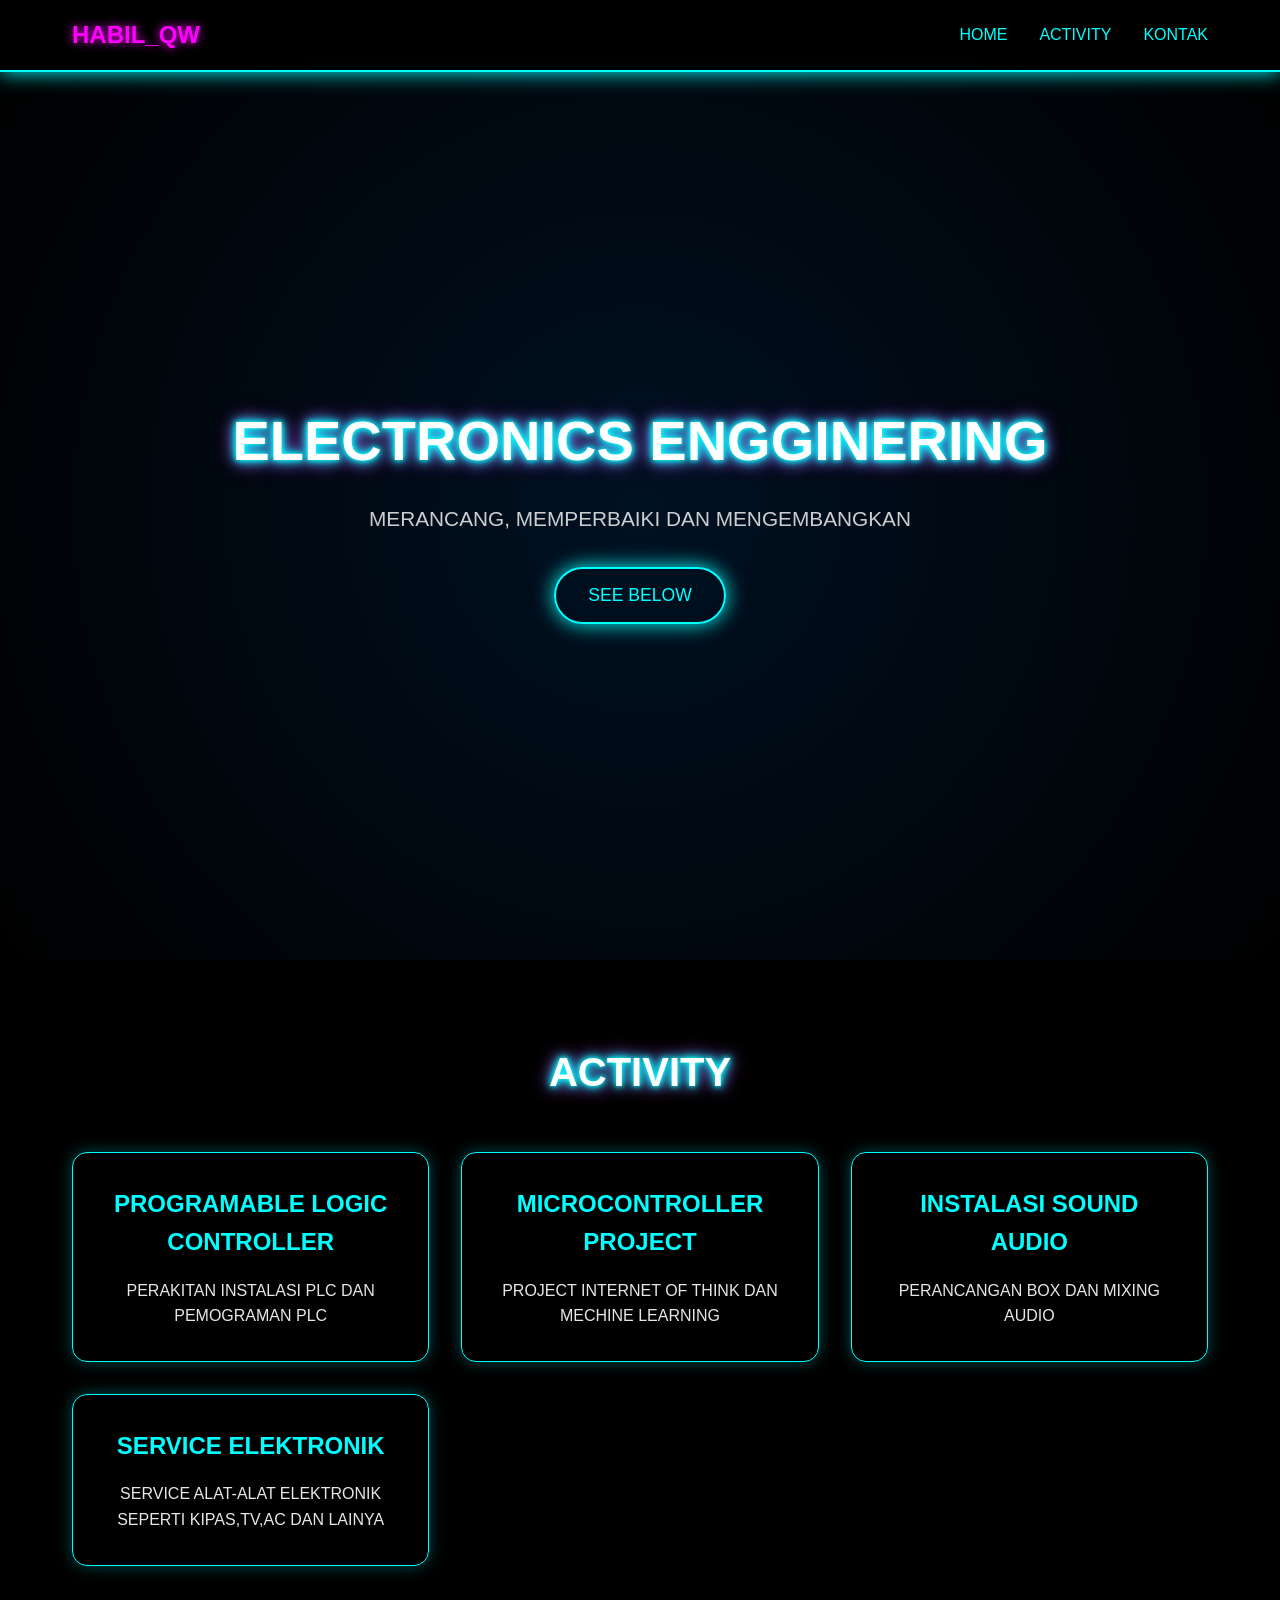
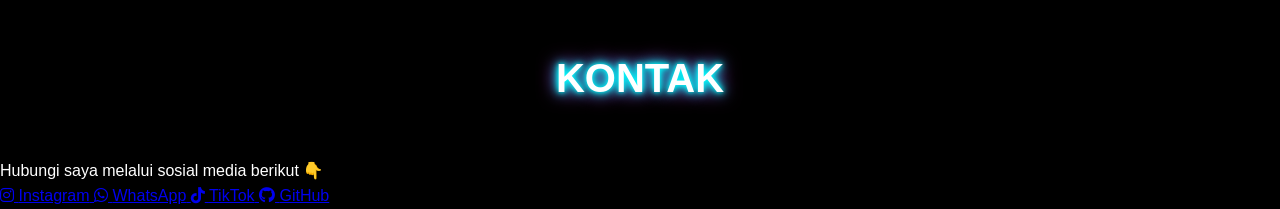
==== index.html @ 1498d7f9 "Update index.html" ====
<!DOCTYPE html>
<html lang="id">

<head>
    <meta charset="UTF-8">
    <meta name="viewport" content="width=device-width, initial-scale=1.0">
    <title>Portofolio - HABIL_QW</title>
    <link rel="stylesheet" href="https://cdnjs.cloudflare.com/ajax/libs/font-awesome/6.5.2/css/all.min.css" />

    <style>
        /* Reset dan Base Styles */
        * {
            margin: 0;
            padding: 0;
            box-sizing: border-box;
        }

        body {
            font-family: 'Arial', sans-serif;
            line-height: 1.6;
            color: #fff;
            background: #000;
            min-height: 100vh;
            overflow-x: hidden;
        }

        /* Neon Glow Base */
        .neon-text {
            text-shadow: 0 0 5px #00ffff, 0 0 10px #00ffff, 0 0 15px #00ffff, 0 0 20px #ff00ff;
            animation: neonPulse 2s ease-in-out infinite alternate;
        }

        @keyframes neonPulse {
            from {
                text-shadow: 0 0 5px #00ffff, 0 0 10px #00ffff, 0 0 15px #00ffff, 0 0 20px #ff00ff;
            }

            to {
                text-shadow: 0 0 10px #00ffff, 0 0 20px #00ffff, 0 0 30px #00ffff, 0 0 40px #ff00ff;
            }
        }

        /* Header dengan Neon - Diperbaiki (No Celah Kosong) */
        header {
            background: rgba(0, 0, 0, 0.8);
            border-bottom: 2px solid #00ffff;
            box-shadow: 0 0 20px #00ffff;
            padding: 1rem 0;
            position: fixed;
            width: 100%;
            top: 0;
            z-index: 1000;
            transition: box-shadow 0.3s ease;
        }

        nav {
            display: flex;
            justify-content: space-between;
            align-items: center;
            max-width: 1200px;
            margin: 0 auto;
            padding: 0;
            /* Hilangkan padding untuk no celah kosong */
        }

        .logo {
            font-size: 1.5rem;
            font-weight: bold;
            color: #ff00ff;
            text-shadow: 0 0 10px #ff00ff;
            padding-left: 2rem;
            /* Jarak minimal hanya di logo */
        }

        .nav-links {
            display: flex;
            list-style: none;
            gap: 2rem;
            padding-right: 2rem;
            /* Jarak di kanan untuk simetri */
        }

        .nav-links a {
            color: #00ffff;
            text-decoration: none;
            transition: color 0.3s ease, text-shadow 0.3s ease;
            position: relative;
        }

        .nav-links a::after {
            content: '';
            position: absolute;
            bottom: -5px;
            left: 0;
            width: 0;
            height: 2px;
            background: #ff00ff;
            transition: width 0.3s ease;
        }

        .nav-links a:hover::after {
            width: 100%;
        }

        .nav-links a:hover {
            color: #ff00ff;
            text-shadow: 0 0 10px #ff00ff;
        }

        /* Hamburger Menu untuk Mobile */
        .hamburger {
            display: none;
            flex-direction: column;
            cursor: pointer;
            padding-right: 2rem;
        }

        .hamburger span {
            width: 25px;
            height: 3px;
            background: #00ffff;
            margin: 3px 0;
            transition: 0.3s;
            box-shadow: 0 0 5px #00ffff;
        }

        .nav-links.mobile {
            position: absolute;
            top: 100%;
            left: 0;
            width: 100%;
            background: rgba(0, 0, 0, 0.9);
            flex-direction: column;
            padding: 1rem 0;
            gap: 1rem;
            text-align: center;
            border-top: 1px solid #00ffff;
            display: none;
            /* Default hidden */
        }

        .nav-links.mobile.active {
            display: flex;
            /* Tampilkan saat diklik */
        }

        /* Hero Section dengan Efek Petir */
        .hero {
            height: 100vh;
            display: flex;
            flex-direction: column;
            justify-content: center;
            align-items: center;
            text-align: center;
            color: #fff;
            padding: 0 2rem;
            margin-top: 60px;
            position: relative;
            background: radial-gradient(circle, #001122 0%, #000 100%);
            overflow: hidden;
        }

        .hero::before {
            background: none;
            animation: none;
            opacity: 0;
        }


        @keyframes lightning {

            0%,
            90%,
            100% {
                opacity: 0;
                transform: translateX(-100%);
            }

            10% {
                opacity: 1;
                transform: translateX(0);
            }
        }

        .hero h1 {
            font-size: 3.5rem;
            margin-bottom: 1rem;
        }

        .hero p {
            font-size: 1.3rem;
            margin-bottom: 2rem;
            opacity: 0.8;
        }

        .cta-button {
            background: transparent;
            color: #00ffff;
            padding: 1rem 2rem;
            border: 2px solid #00ffff;
            border-radius: 50px;
            font-size: 1.1rem;
            cursor: pointer;
            transition: all 0.3s ease;
            position: relative;
            overflow: hidden;
            box-shadow: 0 0 20px #00ffff;
            animation: electricPulse 1.5s ease-in-out infinite;
        }

        @keyframes electricPulse {

            0%,
            100% {
                box-shadow: 0 0 20px #00ffff;
            }

            50% {
                box-shadow: 0 0 30px #ff00ff, 0 0 40px #ff00ff;
            }
        }

        .cta-button:hover {
            background: #00ffff;
            color: #000;
            transform: scale(1.05);
            box-shadow: 0 0 30px #ff00ff;
        }

        .cta-button:active {
            animation: none;
            transform: scale(0.95);
        }

        /* Services Section */
        .services-section {
            padding: 5rem 2rem;
            max-width: 1200px;
            margin: 0 auto;
            background: rgba(0, 0, 0, 0.5);
        }

        .section-title {
            text-align: center;
            font-size: 2.5rem;
            margin-bottom: 3rem;
        }

        .cards-grid {
            display: grid;
            grid-template-columns: repeat(auto-fit, minmax(300px, 1fr));
            gap: 2rem;
        }

        .card {
            background: rgba(0, 0, 0, 0.7);
            border: 1px solid #00ffff;
            border-radius: 15px;
            padding: 2rem;
            text-align: center;
            color: #fff;
            transition: all 0.3s ease;
            cursor: pointer;
            position: relative;
            overflow: hidden;
            box-shadow: 0 0 15px rgba(0, 255, 255, 0.3);
        }

        .card::before {
            content: '';
            position: absolute;
            top: -50%;
            left: -50%;
            width: 200%;
            height: 200%;
            background: radial-gradient(circle, rgba(255, 0, 255, 0.1) 0%, transparent 70%);
            opacity: 0;
            transition: opacity 0.3s ease;
            animation: sparkRotate 2s linear infinite;
        }

        @keyframes sparkRotate {
            0% {
                transform: rotate(0deg);
            }

            100% {
                transform: rotate(360deg);
            }
        }

        .card:hover::before {
            opacity: 1;
        }

        .card:hover {
            transform: translateY(-10px) scale(1.02);
            box-shadow: 0 0 30px #ff00ff, inset 0 0 20px rgba(0, 255, 255, 0.2);
            border-color: #ff00ff;
        }

        .card.vibrate {
            animation: vibrate 0.3s ease-in-out;
        }

        @keyframes vibrate {

            0%,
            100% {
                transform: translateX(0);
            }

            25% {
                transform: translateX(-2px);
            }

            75% {
                transform: translateX(2px);
            }
        }

        .card h3 {
            font-size: 1.5rem;
            margin-bottom: 1rem;
            color: #00ffff;
        }

        .card p {
            opacity: 0.9;
        }

        /* Simple Slider for Products (Galeri) */
        .products-section {
            padding: 5rem 2rem;
            background: rgba(0, 0, 0, 0.5);
        }

        .slider {
            max-width: 800px;
            margin: 0 auto;
            overflow: hidden;
            border: 2px solid #ff00ff;
            border-radius: 10px;
            box-shadow: 0 0 20px #ff00ff;
        }

        .slides {
            display: flex;
            transition: transform 0.5s ease;
        }

        .slide {
            min-width: 100%;
            text-align: center;
            padding: 2rem;
            background: #001122;
        }

        .slide img {
            width: 100%;
            max-height: 300px;
            object-fit: cover;
            border-radius: 10px;
            box-shadow: 0 0 15px #00ffff;
        }

        .slider-nav {
            display: flex;
            justify-content: center;
            gap: 1rem;
            margin-top: 1rem;
        }

        .slider-btn {
            background: #00ffff;
            color: #000;
            border: none;
            padding: 0.5rem 1rem;
            border-radius: 20px;
            cursor: pointer;
            transition: box-shadow 0.3s ease;
        }

        .slider-btn:hover {
            box-shadow: 0 0 15px #00ffff;
        }

        /* Footer */
        footer {
            background: rgba(0, 0, 0, 0.8);
            color: #00ffff;
            text-align: center;
            padding: 2rem;
            border-top: 2px solid #ff00ff;
            box-shadow: 0 -5px 15px #ff00ff;
        }

        /* Sparks Effect (CSS Particles) */
        .sparks {
            position: fixed;
            width: 4px;
            height: 4px;
            background: #ff00ff;
            border-radius: 50%;
            pointer-events: none;
            animation: sparkFly 0.6s ease-out forwards;
            z-index: 9999;
        }

        @keyframes sparkFly {
            0% {
                opacity: 1;
                transform: scale(1) translateY(0);
            }

            100% {
                opacity: 0;
                transform: scale(0) translateY(-50px);
            }
        }

        /* Responsive */
        @media (max-width: 768px) {
            .nav-links {
                display: none;
            }

            /* Sembunyikan default di mobile */
            .hamburger {
                display: flex;
            }

            .nav-links.mobile.active {
                display: flex;
            }

            .logo {
                padding-left: 1rem;
            }

            /* Kurangi di mobile */
            .hero h1 {
                font-size: 2.5rem;
            }

            .hero p {
                font-size: 1rem;
            }

            .cards-grid {
                grid-template-columns: 1fr;
            }

            .section-title {
                font-size: 2rem;
            }

            .slider-nav {
                flex-direction: column;
            }

            .hero {
                padding: 0 1rem;
                margin-top: 70px;
            }

            .services-section {
                padding: 3rem 1rem;
            }

            .contact-section {
                padding: 4rem 2rem;
                text-align: center;
            }

            .contact-desc {
                margin-bottom: 2rem;
                color: #ccc;
                font-size: 1rem;
            }

            .footer-sosmed {
                display: flex;
                justify-content: center;
                align-items: center;
                gap: 40px;
                flex-wrap: wrap;
            }

            .footer-sosmed a {
                display: flex;
                flex-direction: column;
                align-items: center;
                text-decoration: none;
                color: white;
                font-size: 14px;
                transition: transform 0.3s ease;
            }

            .footer-sosmed a i {
                font-size: 36px;
                margin-bottom: 5px;
            }

            .footer-sosmed a:hover {
                transform: scale(1.2);
            }

            /* Warna ikon */
            .footer-sosmed a:nth-child(1) i {
                color: #e1306c;
            }

            /* Instagram */
            .footer-sosmed a:nth-child(2) i {
                color: #25d366;
            }

            /* WhatsApp */
            .footer-sosmed a:nth-child(3) i {
                color: #ffffff;
                text-shadow: 0 0 10px white, 0 0 20px white;
            }

            /* TikTok putih + glow */
            .footer-sosmed a:nth-child(4) i {
                color: #ffffff;
            }

            /* GitHub */


        }
    </style>
</head>

<body>
    <!-- Header -->
    <header>
        <nav>
            <div class="logo">HABIL_QW</div>
            <ul class="nav-links" id="navLinks">
                <li><a href="#home">HOME</a></li>
                <li><a href="#services">ACTIVITY</a></li>
                <li><a href="#contact">KONTAK</a></li>
            </ul>
            <div class="hamburger" onclick="toggleMenu()">
                <span></span>
                <span></span>
                <span></span>
            </div>
        </nav>
    </header>

    <!-- Hero Section -->
    <section class="hero" id="home">
        <h1 class="neon-text">ELECTRONICS ENGGINERING</h1>
        <p>MERANCANG, MEMPERBAIKI DAN MENGEMBANGKAN</p>
        <button class="cta-button" onclick="playElectricSound(); createSparks(event)">SEE BELOW</button>
    </section>

    <!-- Services Section -->
    <section class="services-section" id="services">
        <h2 class="section-title neon-text">ACTIVITY</h2>
        <div class="cards-grid">
            <div class="card" onclick="createSparks(event); vibrateCard(this)">
                <h3>PROGRAMABLE LOGIC CONTROLLER</h3>
                <p>PERAKITAN INSTALASI PLC DAN PEMOGRAMAN PLC</p>
            </div>
            <div class="card" onclick="createSparks(event); vibrateCard(this)">
                <h3>MICROCONTROLLER PROJECT</h3>
                <p>PROJECT INTERNET OF THINK DAN MECHINE LEARNING</p>
            </div>
            <div class="card" onclick="createSparks(event); vibrateCard(this)">
                <h3>INSTALASI SOUND AUDIO</h3>
                <p>PERANCANGAN BOX DAN MIXING AUDIO</p>
            </div>
            <div class="card" onclick="createSparks(event); vibrateCard(this)">
                <h3>SERVICE ELEKTRONIK</h3>
                <p>SERVICE ALAT-ALAT ELEKTRONIK SEPERTI KIPAS,TV,AC DAN LAINYA</p>
            </div>
        </div>
    </section>

    <!-- Kontak Section -->
    <section id="contact" class="contact-section">
        <h2 class="section-title neon-text">KONTAK</h2>
        <p class="contact-desc">Hubungi saya melalui sosial media berikut 👇</p>

        <div class="footer-sosmed">
            <a href="https://www.instagram.com/habilqw_?igsh=bGhqdGN0M3hudjJk" target="_blank">
                <i class="fab fa-instagram"></i>
                <span>Instagram</span>
            </a>
            <a href="https://wa.me/6283193992481" target="_blank">
                <i class="fab fa-whatsapp"></i>
                <span>WhatsApp</span>
            </a>
            <a href="https://www.tiktok.com/@habilwahyudi?_t=ZS-90TkoJtU79d&_r=1" target="_blank">
                <i class="fab fa-tiktok"></i>
                <span>TikTok</span>
            </a>
            <a href="https://github.com/habilwahyudi56-hash" target="_blank">
                <i class="fab fa-github"></i>
                <span>GitHub</span>
            </a>
        </div>
    </section>


</body>
<script>
    // Fungsi untuk toggle hamburger menu
    function toggleMenu() {
        const navLinks = document.getElementById('navLinks');
        navLinks.classList.toggle('mobile');
        navLinks.classList.toggle('active');
    }

    // Efek Spark saat klik tombol CTA atau Card
    function createSparks(e) {
        for (let i = 0; i < 15; i++) {
            const spark = document.createElement('div');
            spark.classList.add('sparks');
            document.body.appendChild(spark);

            const x = e.clientX;
            const y = e.clientY;

            spark.style.left = `${x}px`;
            spark.style.top = `${y}px`;

            const angle = Math.random() * 2 * Math.PI;
            const distance = Math.random() * 80 + 20;
            const tx = Math.cos(angle) * distance;
            const ty = Math.sin(angle) * distance;

            spark.animate(
                [
                    { transform: `translate(0, 0)`, opacity: 1 },
                    { transform: `translate(${tx}px, ${ty}px)`, opacity: 0 }
                ],
                { duration: 600, easing: 'ease-out' }
            );

            setTimeout(() => spark.remove(), 600);
        }
    }

    // Efek Vibrate Card saat diklik
    function vibrateCard(card) {
        card.classList.add('vibrate');
        setTimeout(() => card.classList.remove('vibrate'), 300);
    }

    // Efek suara listrik saat tombol CTA ditekan (opsional)
    function playElectricSound() {
        const audio = new Audio('https://www.soundjay.com/electric/electric-zap-1.mp3');
        audio.volume = 0.10;
        audio.play();
    }

    // Slider Produk
    let currentSlide = 0;
    const slides = document.getElementById('slides');
    const totalSlides = slides.children.length;

    function showSlide(index) {
        if (index < 0) index = totalSlides - 1;
        if (index >= totalSlides) index = 0;
        slides.style.transform = `translateX(-${index * 100}%)`;
        currentSlide = index;
    }

    function nextSlide() {
        showSlide(currentSlide + 1);
    }

    function prevSlide() {
        showSlide(currentSlide - 1);
    }

    setInterval(nextSlide, 4000); // Ganti slide otomatis setiap 4 detik
</script>
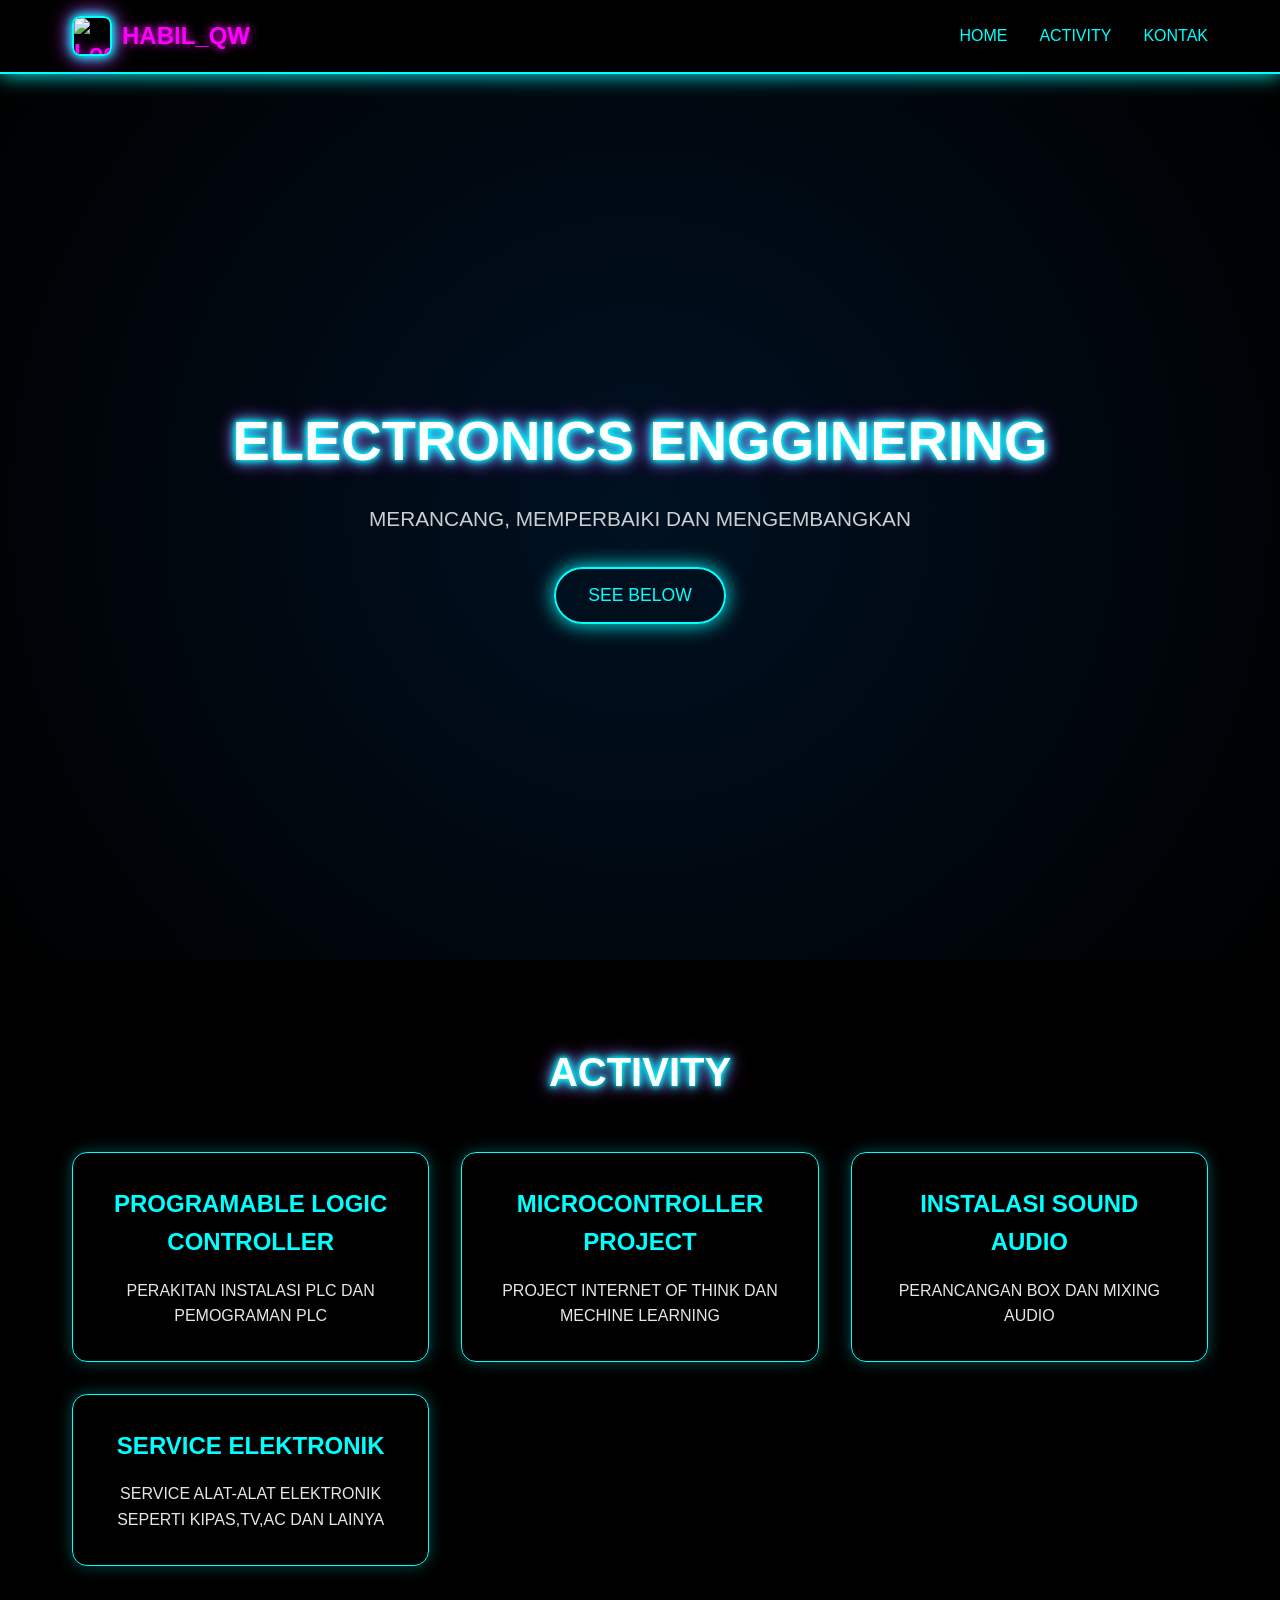
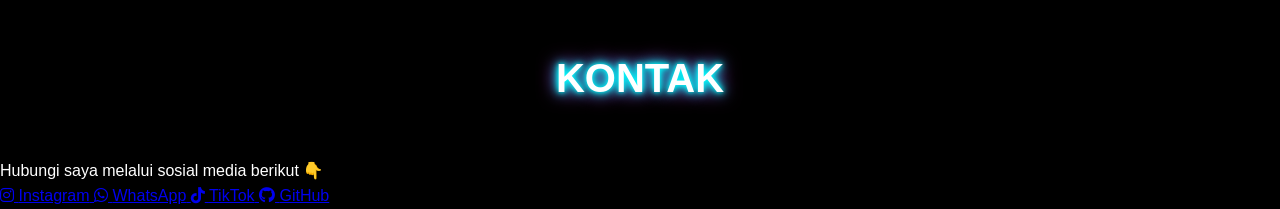
==== commit abfb8ba7: "Update index.html" ====
--- a/index.html
+++ b/index.html
@@ -71,6 +71,38 @@
             padding-left: 2rem;
             /* Jarak minimal hanya di logo */
         }
+
+        .logo {
+    display: flex;
+    align-items: center;
+    gap: 10px;
+    font-size: 1.5rem;
+    font-weight: bold;
+    color: #ff00ff;
+    text-shadow: 0 0 10px #ff00ff;
+    padding-left: 2rem;
+}
+
+.logo-img-neon {
+    width: 40px;
+    height: 40px;
+    border-radius: 8px;
+    border: 2px solid #00ffff;
+    box-shadow:
+        0 0 8px #00ffff,
+        0 0 16px #00ffff,
+        0 0 24px #ff00ff;
+    transition: all 0.3s ease;
+}
+
+.logo-img-neon:hover {
+    transform: scale(1.15);
+    box-shadow:
+        0 0 12px #00ffff,
+        0 0 24px #00ffff,
+        0 0 36px #ff00ff,
+        0 0 48px #ff00ff;
+}
 
         .nav-links {
             display: flex;
@@ -478,30 +510,54 @@
                 color: #ccc;
                 font-size: 1rem;
             }
-
-            .footer-sosmed {
-                display: flex;
-                justify-content: center;
-                align-items: center;
-                gap: 40px;
-                flex-wrap: wrap;
-            }
-
-            .footer-sosmed a {
-                display: flex;
-                flex-direction: column;
-                align-items: center;
-                text-decoration: none;
-                color: white;
-                font-size: 14px;
-                transition: transform 0.3s ease;
-            }
-
-            .footer-sosmed a i {
-                font-size: 36px;
-                margin-bottom: 5px;
-            }
-
+            
+.footer-sosmed {
+  display: flex;
+  justify-content: center;
+  align-items: center;
+  flex-wrap: nowrap;         /* Ubah dari wrap ke nowrap di desktop */
+  gap: 40px;                 /* Lebarkan jarak antar ikon */
+  margin-top: 20px;
+  padding-bottom: 40px;
+}
+
+@media (max-width: 768px) {
+  .footer-sosmed {
+    flex-wrap: wrap;         /* Baru di layar kecil (HP) baru turun baris */
+    gap: 25px;
+  }
+}
+            
+.footer-sosmed a {
+  color: #00ffff;
+  text-decoration: none;
+  display: flex;
+  align-items: center;
+  gap: 6px;
+  transition: 0.3s;
+  font-size: 20px;
+}
+
+.footer-sosmed a:hover {
+  color: #ff00ff;
+  transform: scale(1.1);
+}
+
+/* Icon biar ukurannya konsisten */
+.footer-sosmed a i {
+  font-size: 28px;
+  min-width: 28px;
+  text-align: center;
+}
+            
+/* Teks ajakan di atas sosmed */
+.sosmed-title {
+  text-align: center;
+  font-size: 18px;
+  color: #fff;
+  margin-top: 30px;
+}
+            
             .footer-sosmed a:hover {
                 transform: scale(1.2);
             }
@@ -538,7 +594,10 @@
     <!-- Header -->
     <header>
         <nav>
-            <div class="logo">HABIL_QW</div>
+            <div class="logo">
+    <img src="https://via.placeholder.com/40/00ffff/000000?text=HW" alt="Logo" class="logo-img-neon">
+    <span>HABIL_QW</span>
+</div>
             <ul class="nav-links" id="navLinks">
                 <li><a href="#home">HOME</a></li>
                 <li><a href="#services">ACTIVITY</a></li>
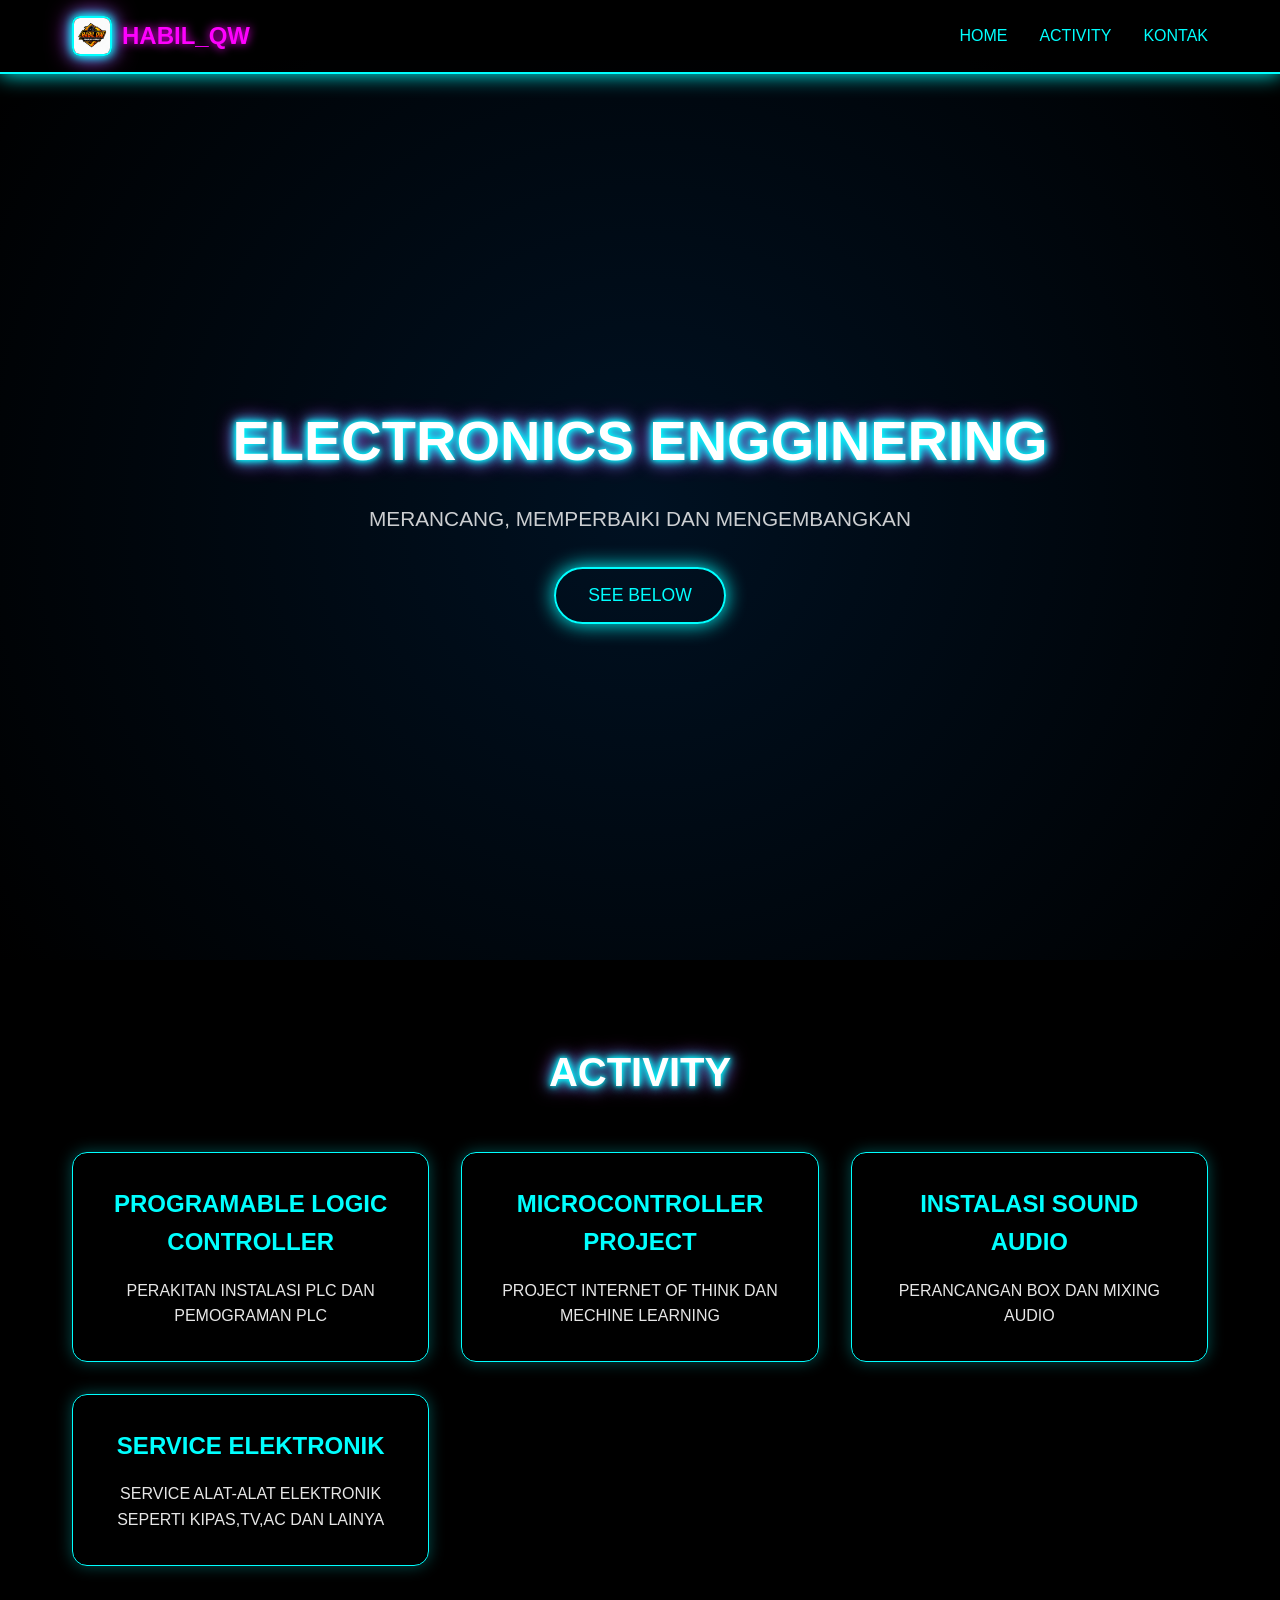
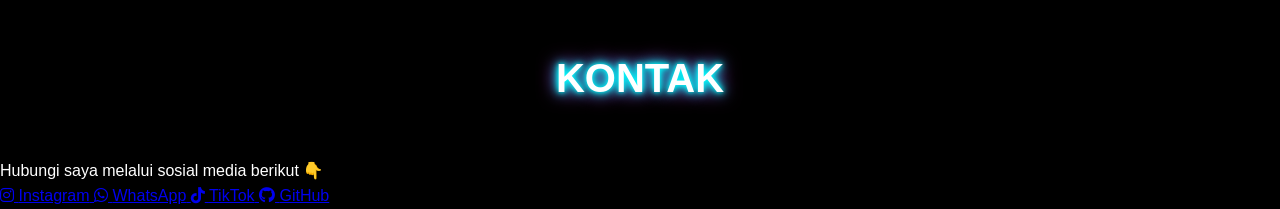
==== commit 34941427: "Update index.html" ====
--- a/index.html
+++ b/index.html
@@ -595,7 +595,7 @@
     <header>
         <nav>
             <div class="logo">
-    <img src="https://via.placeholder.com/40/00ffff/000000?text=HW" alt="Logo" class="logo-img-neon">
+    <img src="HOREG LOGO.png" alt="Logo" class="logo-img-neon">
     <span>HABIL_QW</span>
 </div>
             <ul class="nav-links" id="navLinks">
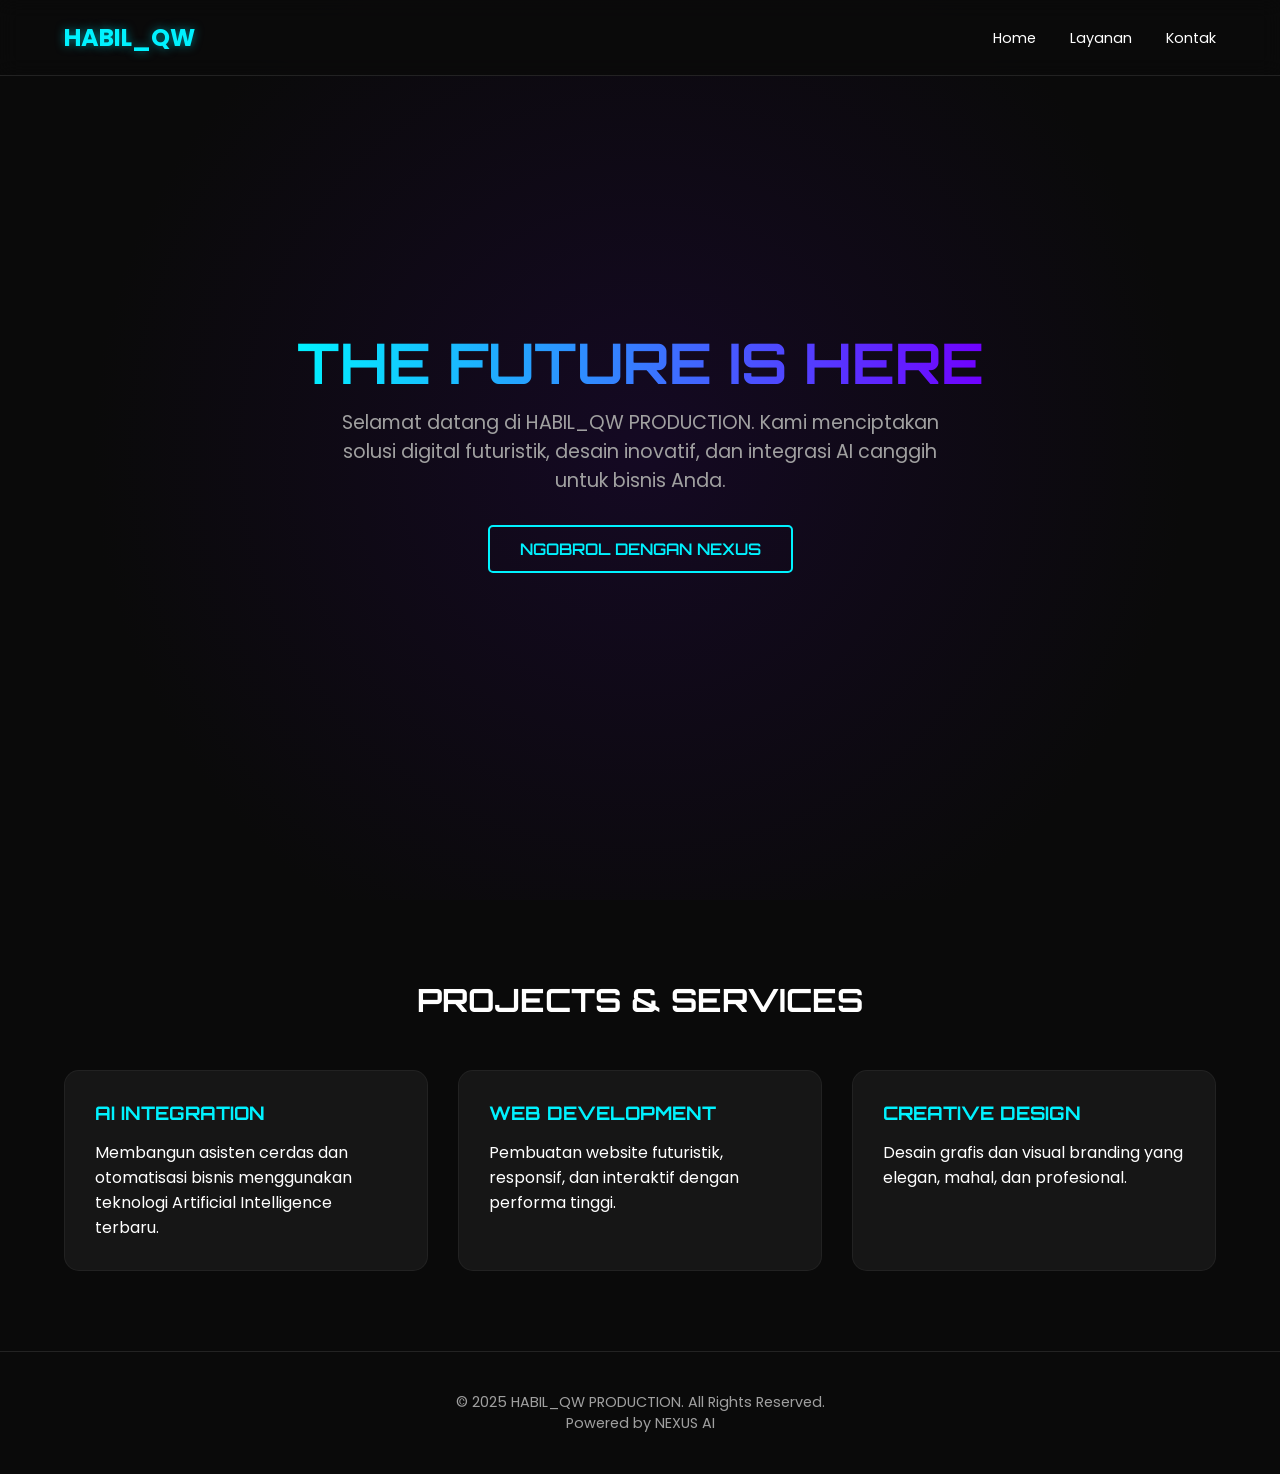
==== commit 3c36d277: "Update index.html" ====
--- a/index.html
+++ b/index.html
@@ -1,182 +1,77 @@
 <!DOCTYPE html>
 <html lang="id">
-
 <head>
     <meta charset="UTF-8">
     <meta name="viewport" content="width=device-width, initial-scale=1.0">
-    <title>Portofolio - HABIL_QW</title>
-    <link rel="stylesheet" href="https://cdnjs.cloudflare.com/ajax/libs/font-awesome/6.5.2/css/all.min.css" />
-
+    <title>HABIL_QW PRODUCTION | Future Digital Agency</title>
+    
+    <link href="https://fonts.googleapis.com/css2?family=Orbitron:wght@400;700&family=Poppins:wght@300;400;600&display=swap" rel="stylesheet">
+    
     <style>
-        /* Reset dan Base Styles */
+        /* --- CSS VARIABLE & RESET --- */
+        :root {
+            --bg-color: #0a0a0a;
+            --card-bg: #161616;
+            --primary: #00f2ff; /* Warna Neon Cyan */
+            --secondary: #7000ff; /* Warna Neon Ungu */
+            --text: #ffffff;
+            --text-muted: #a0a0a0;
+        }
+
         * {
             margin: 0;
             padding: 0;
             box-sizing: border-box;
+            scroll-behavior: smooth;
         }
 
         body {
-            font-family: 'Arial', sans-serif;
-            line-height: 1.6;
-            color: #fff;
-            background: #000;
-            min-height: 100vh;
+            font-family: 'Poppins', sans-serif;
+            background-color: var(--bg-color);
+            color: var(--text);
             overflow-x: hidden;
         }
 
-        /* Neon Glow Base */
-        .neon-text {
-            text-shadow: 0 0 5px #00ffff, 0 0 10px #00ffff, 0 0 15px #00ffff, 0 0 20px #ff00ff;
-            animation: neonPulse 2s ease-in-out infinite alternate;
-        }
-
-        @keyframes neonPulse {
-            from {
-                text-shadow: 0 0 5px #00ffff, 0 0 10px #00ffff, 0 0 15px #00ffff, 0 0 20px #ff00ff;
-            }
-
-            to {
-                text-shadow: 0 0 10px #00ffff, 0 0 20px #00ffff, 0 0 30px #00ffff, 0 0 40px #ff00ff;
-            }
-        }
-
-        /* Header dengan Neon - Diperbaiki (No Celah Kosong) */
-        header {
-            background: rgba(0, 0, 0, 0.8);
-            border-bottom: 2px solid #00ffff;
-            box-shadow: 0 0 20px #00ffff;
-            padding: 1rem 0;
-            position: fixed;
-            width: 100%;
-            top: 0;
-            z-index: 1000;
-            transition: box-shadow 0.3s ease;
-        }
-
+        h1, h2, h3 {
+            font-family: 'Orbitron', sans-serif;
+            text-transform: uppercase;
+        }
+
+        /* --- NAVIGATION --- */
         nav {
             display: flex;
             justify-content: space-between;
             align-items: center;
-            max-width: 1200px;
-            margin: 0 auto;
-            padding: 0;
-            /* Hilangkan padding untuk no celah kosong */
+            padding: 20px 5%;
+            position: fixed;
+            width: 100%;
+            top: 0;
+            background: rgba(10, 10, 10, 0.9);
+            backdrop-filter: blur(10px);
+            z-index: 1000;
+            border-bottom: 1px solid rgba(255, 255, 255, 0.1);
         }
 
         .logo {
             font-size: 1.5rem;
-            font-weight: bold;
-            color: #ff00ff;
-            text-shadow: 0 0 10px #ff00ff;
-            padding-left: 2rem;
-            /* Jarak minimal hanya di logo */
-        }
-
-        .logo {
-    display: flex;
-    align-items: center;
-    gap: 10px;
-    font-size: 1.5rem;
-    font-weight: bold;
-    color: #ff00ff;
-    text-shadow: 0 0 10px #ff00ff;
-    padding-left: 2rem;
-}
-
-.logo-img-neon {
-    width: 40px;
-    height: 40px;
-    border-radius: 8px;
-    border: 2px solid #00ffff;
-    box-shadow:
-        0 0 8px #00ffff,
-        0 0 16px #00ffff,
-        0 0 24px #ff00ff;
-    transition: all 0.3s ease;
-}
-
-.logo-img-neon:hover {
-    transform: scale(1.15);
-    box-shadow:
-        0 0 12px #00ffff,
-        0 0 24px #00ffff,
-        0 0 36px #ff00ff,
-        0 0 48px #ff00ff;
-}
-
-        .nav-links {
-            display: flex;
-            list-style: none;
-            gap: 2rem;
-            padding-right: 2rem;
-            /* Jarak di kanan untuk simetri */
+            font-weight: 700;
+            color: var(--primary);
+            text-shadow: 0 0 10px rgba(0, 242, 255, 0.5);
         }
 
         .nav-links a {
-            color: #00ffff;
+            color: var(--text);
             text-decoration: none;
-            transition: color 0.3s ease, text-shadow 0.3s ease;
-            position: relative;
-        }
-
-        .nav-links a::after {
-            content: '';
-            position: absolute;
-            bottom: -5px;
-            left: 0;
-            width: 0;
-            height: 2px;
-            background: #ff00ff;
-            transition: width 0.3s ease;
-        }
-
-        .nav-links a:hover::after {
-            width: 100%;
+            margin-left: 30px;
+            font-size: 0.9rem;
+            transition: 0.3s;
         }
 
         .nav-links a:hover {
-            color: #ff00ff;
-            text-shadow: 0 0 10px #ff00ff;
-        }
-
-        /* Hamburger Menu untuk Mobile */
-        .hamburger {
-            display: none;
-            flex-direction: column;
-            cursor: pointer;
-            padding-right: 2rem;
-        }
-
-        .hamburger span {
-            width: 25px;
-            height: 3px;
-            background: #00ffff;
-            margin: 3px 0;
-            transition: 0.3s;
-            box-shadow: 0 0 5px #00ffff;
-        }
-
-        .nav-links.mobile {
-            position: absolute;
-            top: 100%;
-            left: 0;
-            width: 100%;
-            background: rgba(0, 0, 0, 0.9);
-            flex-direction: column;
-            padding: 1rem 0;
-            gap: 1rem;
-            text-align: center;
-            border-top: 1px solid #00ffff;
-            display: none;
-            /* Default hidden */
-        }
-
-        .nav-links.mobile.active {
-            display: flex;
-            /* Tampilkan saat diklik */
-        }
-
-        /* Hero Section dengan Efek Petir */
+            color: var(--primary);
+        }
+
+        /* --- HERO SECTION --- */
         .hero {
             height: 100vh;
             display: flex;
@@ -184,560 +79,163 @@
             justify-content: center;
             align-items: center;
             text-align: center;
-            color: #fff;
-            padding: 0 2rem;
-            margin-top: 60px;
-            position: relative;
-            background: radial-gradient(circle, #001122 0%, #000 100%);
-            overflow: hidden;
-        }
-
-        .hero::before {
-            background: none;
-            animation: none;
-            opacity: 0;
-        }
-
-
-        @keyframes lightning {
-
-            0%,
-            90%,
-            100% {
-                opacity: 0;
-                transform: translateX(-100%);
-            }
-
-            10% {
-                opacity: 1;
-                transform: translateX(0);
-            }
+            padding: 0 20px;
+            background: radial-gradient(circle at center, rgba(112, 0, 255, 0.1) 0%, rgba(10, 10, 10, 1) 70%);
         }
 
         .hero h1 {
             font-size: 3.5rem;
-            margin-bottom: 1rem;
+            margin-bottom: 10px;
+            background: linear-gradient(90deg, var(--primary), var(--secondary));
+            -webkit-background-clip: text;
+            -webkit-text-fill-color: transparent;
+            animation: glow 2s infinite alternate;
         }
 
         .hero p {
-            font-size: 1.3rem;
-            margin-bottom: 2rem;
-            opacity: 0.8;
-        }
-
-        .cta-button {
+            font-size: 1.2rem;
+            color: var(--text-muted);
+            margin-bottom: 30px;
+            max-width: 600px;
+        }
+
+        .btn {
+            padding: 12px 30px;
             background: transparent;
-            color: #00ffff;
-            padding: 1rem 2rem;
-            border: 2px solid #00ffff;
-            border-radius: 50px;
-            font-size: 1.1rem;
+            border: 2px solid var(--primary);
+            color: var(--primary);
+            font-weight: 600;
+            text-decoration: none;
+            border-radius: 5px;
+            transition: 0.3s;
             cursor: pointer;
-            transition: all 0.3s ease;
-            position: relative;
-            overflow: hidden;
-            box-shadow: 0 0 20px #00ffff;
-            animation: electricPulse 1.5s ease-in-out infinite;
-        }
-
-        @keyframes electricPulse {
-
-            0%,
-            100% {
-                box-shadow: 0 0 20px #00ffff;
-            }
-
-            50% {
-                box-shadow: 0 0 30px #ff00ff, 0 0 40px #ff00ff;
-            }
-        }
-
-        .cta-button:hover {
-            background: #00ffff;
+            font-family: 'Orbitron', sans-serif;
+        }
+
+        .btn:hover {
+            background: var(--primary);
             color: #000;
-            transform: scale(1.05);
-            box-shadow: 0 0 30px #ff00ff;
-        }
-
-        .cta-button:active {
-            animation: none;
-            transform: scale(0.95);
-        }
-
-        /* Services Section */
-        .services-section {
-            padding: 5rem 2rem;
-            max-width: 1200px;
-            margin: 0 auto;
-            background: rgba(0, 0, 0, 0.5);
+            box-shadow: 0 0 20px rgba(0, 242, 255, 0.6);
+        }
+
+        /* --- SERVICES / PROJECTS --- */
+        .section {
+            padding: 80px 5%;
         }
 
         .section-title {
             text-align: center;
-            font-size: 2.5rem;
-            margin-bottom: 3rem;
-        }
-
-        .cards-grid {
+            font-size: 2rem;
+            margin-bottom: 50px;
+        }
+
+        .grid {
             display: grid;
             grid-template-columns: repeat(auto-fit, minmax(300px, 1fr));
-            gap: 2rem;
+            gap: 30px;
         }
 
         .card {
-            background: rgba(0, 0, 0, 0.7);
-            border: 1px solid #00ffff;
+            background: var(--card-bg);
+            padding: 30px;
             border-radius: 15px;
-            padding: 2rem;
+            border: 1px solid rgba(255, 255, 255, 0.05);
+            transition: 0.3s;
+        }
+
+        .card:hover {
+            transform: translateY(-10px);
+            border-color: var(--primary);
+            box-shadow: 0 10px 30px rgba(0, 0, 0, 0.5);
+        }
+
+        .card h3 {
+            margin-bottom: 15px;
+            color: var(--primary);
+        }
+
+        /* --- FOOTER --- */
+        footer {
             text-align: center;
-            color: #fff;
-            transition: all 0.3s ease;
-            cursor: pointer;
-            position: relative;
-            overflow: hidden;
-            box-shadow: 0 0 15px rgba(0, 255, 255, 0.3);
-        }
-
-        .card::before {
-            content: '';
-            position: absolute;
-            top: -50%;
-            left: -50%;
-            width: 200%;
-            height: 200%;
-            background: radial-gradient(circle, rgba(255, 0, 255, 0.1) 0%, transparent 70%);
-            opacity: 0;
-            transition: opacity 0.3s ease;
-            animation: sparkRotate 2s linear infinite;
-        }
-
-        @keyframes sparkRotate {
-            0% {
-                transform: rotate(0deg);
-            }
-
-            100% {
-                transform: rotate(360deg);
-            }
-        }
-
-        .card:hover::before {
-            opacity: 1;
-        }
-
-        .card:hover {
-            transform: translateY(-10px) scale(1.02);
-            box-shadow: 0 0 30px #ff00ff, inset 0 0 20px rgba(0, 255, 255, 0.2);
-            border-color: #ff00ff;
-        }
-
-        .card.vibrate {
-            animation: vibrate 0.3s ease-in-out;
-        }
-
-        @keyframes vibrate {
-
-            0%,
-            100% {
-                transform: translateX(0);
-            }
-
-            25% {
-                transform: translateX(-2px);
-            }
-
-            75% {
-                transform: translateX(2px);
-            }
-        }
-
-        .card h3 {
-            font-size: 1.5rem;
-            margin-bottom: 1rem;
-            color: #00ffff;
-        }
-
-        .card p {
-            opacity: 0.9;
-        }
-
-        /* Simple Slider for Products (Galeri) */
-        .products-section {
-            padding: 5rem 2rem;
-            background: rgba(0, 0, 0, 0.5);
-        }
-
-        .slider {
-            max-width: 800px;
-            margin: 0 auto;
-            overflow: hidden;
-            border: 2px solid #ff00ff;
-            border-radius: 10px;
-            box-shadow: 0 0 20px #ff00ff;
-        }
-
-        .slides {
-            display: flex;
-            transition: transform 0.5s ease;
-        }
-
-        .slide {
-            min-width: 100%;
-            text-align: center;
-            padding: 2rem;
-            background: #001122;
-        }
-
-        .slide img {
-            width: 100%;
-            max-height: 300px;
-            object-fit: cover;
-            border-radius: 10px;
-            box-shadow: 0 0 15px #00ffff;
-        }
-
-        .slider-nav {
-            display: flex;
-            justify-content: center;
-            gap: 1rem;
-            margin-top: 1rem;
-        }
-
-        .slider-btn {
-            background: #00ffff;
-            color: #000;
-            border: none;
-            padding: 0.5rem 1rem;
-            border-radius: 20px;
-            cursor: pointer;
-            transition: box-shadow 0.3s ease;
-        }
-
-        .slider-btn:hover {
-            box-shadow: 0 0 15px #00ffff;
-        }
-
-        /* Footer */
-        footer {
-            background: rgba(0, 0, 0, 0.8);
-            color: #00ffff;
-            text-align: center;
-            padding: 2rem;
-            border-top: 2px solid #ff00ff;
-            box-shadow: 0 -5px 15px #ff00ff;
-        }
-
-        /* Sparks Effect (CSS Particles) */
-        .sparks {
-            position: fixed;
-            width: 4px;
-            height: 4px;
-            background: #ff00ff;
-            border-radius: 50%;
-            pointer-events: none;
-            animation: sparkFly 0.6s ease-out forwards;
-            z-index: 9999;
-        }
-
-        @keyframes sparkFly {
-            0% {
-                opacity: 1;
-                transform: scale(1) translateY(0);
-            }
-
-            100% {
-                opacity: 0;
-                transform: scale(0) translateY(-50px);
-            }
-        }
-
-        /* Responsive */
+            padding: 40px;
+            border-top: 1px solid rgba(255, 255, 255, 0.1);
+            color: var(--text-muted);
+            font-size: 0.9rem;
+        }
+
+        /* --- ANIMATION --- */
+        @keyframes glow {
+            from { text-shadow: 0 0 10px rgba(0, 242, 255, 0.2); }
+            to { text-shadow: 0 0 20px rgba(112, 0, 255, 0.6); }
+        }
+
+        /* RESPONSIVE */
         @media (max-width: 768px) {
-            .nav-links {
-                display: none;
-            }
-
-            /* Sembunyikan default di mobile */
-            .hamburger {
-                display: flex;
-            }
-
-            .nav-links.mobile.active {
-                display: flex;
-            }
-
-            .logo {
-                padding-left: 1rem;
-            }
-
-            /* Kurangi di mobile */
-            .hero h1 {
-                font-size: 2.5rem;
-            }
-
-            .hero p {
-                font-size: 1rem;
-            }
-
-            .cards-grid {
-                grid-template-columns: 1fr;
-            }
-
-            .section-title {
-                font-size: 2rem;
-            }
-
-            .slider-nav {
-                flex-direction: column;
-            }
-
-            .hero {
-                padding: 0 1rem;
-                margin-top: 70px;
-            }
-
-            .services-section {
-                padding: 3rem 1rem;
-            }
-
-            .contact-section {
-                padding: 4rem 2rem;
-                text-align: center;
-            }
-
-            .contact-desc {
-                margin-bottom: 2rem;
-                color: #ccc;
-                font-size: 1rem;
-            }
-            
-.footer-sosmed {
-  display: flex;
-  justify-content: center;
-  align-items: center;
-  flex-wrap: nowrap;         /* Ubah dari wrap ke nowrap di desktop */
-  gap: 40px;                 /* Lebarkan jarak antar ikon */
-  margin-top: 20px;
-  padding-bottom: 40px;
-}
-
-@media (max-width: 768px) {
-  .footer-sosmed {
-    flex-wrap: wrap;         /* Baru di layar kecil (HP) baru turun baris */
-    gap: 25px;
-  }
-}
-            
-.footer-sosmed a {
-  color: #00ffff;
-  text-decoration: none;
-  display: flex;
-  align-items: center;
-  gap: 6px;
-  transition: 0.3s;
-  font-size: 20px;
-}
-
-.footer-sosmed a:hover {
-  color: #ff00ff;
-  transform: scale(1.1);
-}
-
-/* Icon biar ukurannya konsisten */
-.footer-sosmed a i {
-  font-size: 28px;
-  min-width: 28px;
-  text-align: center;
-}
-            
-/* Teks ajakan di atas sosmed */
-.sosmed-title {
-  text-align: center;
-  font-size: 18px;
-  color: #fff;
-  margin-top: 30px;
-}
-            
-            .footer-sosmed a:hover {
-                transform: scale(1.2);
-            }
-
-            /* Warna ikon */
-            .footer-sosmed a:nth-child(1) i {
-                color: #e1306c;
-            }
-
-            /* Instagram */
-            .footer-sosmed a:nth-child(2) i {
-                color: #25d366;
-            }
-
-            /* WhatsApp */
-            .footer-sosmed a:nth-child(3) i {
-                color: #ffffff;
-                text-shadow: 0 0 10px white, 0 0 20px white;
-            }
-
-            /* TikTok putih + glow */
-            .footer-sosmed a:nth-child(4) i {
-                color: #ffffff;
-            }
-
-            /* GitHub */
-
-
+            .hero h1 { font-size: 2.5rem; }
+            .nav-links { display: none; } /* Simpel hide dulu untuk mobile */
         }
     </style>
 </head>
-
 <body>
-    <!-- Header -->
-    <header>
-        <nav>
-            <div class="logo">
-    <img src="HOREG LOGO.png" alt="Logo" class="logo-img-neon">
-    <span>HABIL_QW</span>
-</div>
-            <ul class="nav-links" id="navLinks">
-                <li><a href="#home">HOME</a></li>
-                <li><a href="#services">ACTIVITY</a></li>
-                <li><a href="#contact">KONTAK</a></li>
-            </ul>
-            <div class="hamburger" onclick="toggleMenu()">
-                <span></span>
-                <span></span>
-                <span></span>
+
+    <nav>
+        <div class="logo">HABIL_QW</div>
+        <div class="nav-links">
+            <a href="#home">Home</a>
+            <a href="#services">Layanan</a>
+            <a href="#contact">Kontak</a>
+        </div>
+    </nav>
+
+    <section class="hero" id="home">
+        <h1>THE FUTURE IS HERE</h1>
+        <p>Selamat datang di HABIL_QW PRODUCTION. Kami menciptakan solusi digital futuristik, desain inovatif, dan integrasi AI canggih untuk bisnis Anda.</p>
+        <a href="#contact" class="btn" onclick="openChat()">NGOBROL DENGAN NEXUS</a>
+    </section>
+
+    <section class="section" id="services">
+        <h2 class="section-title">PROJECTS & SERVICES</h2>
+        <div class="grid">
+            <div class="card">
+                <h3>AI INTEGRATION</h3>
+                <p>Membangun asisten cerdas dan otomatisasi bisnis menggunakan teknologi Artificial Intelligence terbaru.</p>
             </div>
-        </nav>
-    </header>
-
-    <!-- Hero Section -->
-    <section class="hero" id="home">
-        <h1 class="neon-text">ELECTRONICS ENGGINERING</h1>
-        <p>MERANCANG, MEMPERBAIKI DAN MENGEMBANGKAN</p>
-        <button class="cta-button" onclick="playElectricSound(); createSparks(event)">SEE BELOW</button>
-    </section>
-
-    <!-- Services Section -->
-    <section class="services-section" id="services">
-        <h2 class="section-title neon-text">ACTIVITY</h2>
-        <div class="cards-grid">
-            <div class="card" onclick="createSparks(event); vibrateCard(this)">
-                <h3>PROGRAMABLE LOGIC CONTROLLER</h3>
-                <p>PERAKITAN INSTALASI PLC DAN PEMOGRAMAN PLC</p>
+            <div class="card">
+                <h3>WEB DEVELOPMENT</h3>
+                <p>Pembuatan website futuristik, responsif, dan interaktif dengan performa tinggi.</p>
             </div>
-            <div class="card" onclick="createSparks(event); vibrateCard(this)">
-                <h3>MICROCONTROLLER PROJECT</h3>
-                <p>PROJECT INTERNET OF THINK DAN MECHINE LEARNING</p>
-            </div>
-            <div class="card" onclick="createSparks(event); vibrateCard(this)">
-                <h3>INSTALASI SOUND AUDIO</h3>
-                <p>PERANCANGAN BOX DAN MIXING AUDIO</p>
-            </div>
-            <div class="card" onclick="createSparks(event); vibrateCard(this)">
-                <h3>SERVICE ELEKTRONIK</h3>
-                <p>SERVICE ALAT-ALAT ELEKTRONIK SEPERTI KIPAS,TV,AC DAN LAINYA</p>
+            <div class="card">
+                <h3>CREATIVE DESIGN</h3>
+                <p>Desain grafis dan visual branding yang elegan, mahal, dan profesional.</p>
             </div>
         </div>
     </section>
 
-    <!-- Kontak Section -->
-    <section id="contact" class="contact-section">
-        <h2 class="section-title neon-text">KONTAK</h2>
-        <p class="contact-desc">Hubungi saya melalui sosial media berikut 👇</p>
-
-        <div class="footer-sosmed">
-            <a href="https://www.instagram.com/habilqw_?igsh=bGhqdGN0M3hudjJk" target="_blank">
-                <i class="fab fa-instagram"></i>
-                <span>Instagram</span>
-            </a>
-            <a href="https://wa.me/6283193992481" target="_blank">
-                <i class="fab fa-whatsapp"></i>
-                <span>WhatsApp</span>
-            </a>
-            <a href="https://www.tiktok.com/@habilwahyudi?_t=ZS-90TkoJtU79d&_r=1" target="_blank">
-                <i class="fab fa-tiktok"></i>
-                <span>TikTok</span>
-            </a>
-            <a href="https://github.com/habilwahyudi56-hash" target="_blank">
-                <i class="fab fa-github"></i>
-                <span>GitHub</span>
-            </a>
-        </div>
-    </section>
-
-
+    <footer id="contact">
+        <p>&copy; 2025 HABIL_QW PRODUCTION. All Rights Reserved.</p>
+        <p>Powered by NEXUS AI</p>
+    </footer>
+
+    <script async type='module' src='https://interfaces.zapier.com/assets/web-components/zapier-interfaces/zapier-interfaces.esm.js'></script>
+    <zapier-interfaces-chatbot-embed is-popup='true' chatbot-id='cmjlrm34m0018p4dv6aaqcqoh'></zapier-interfaces-chatbot-embed>
+
+    <script>
+        // Efek agar elemen muncul pelan-pelan saat di-scroll
+        const observer = new IntersectionObserver((entries) => {
+            entries.forEach((entry) => {
+                if (entry.isIntersecting) {
+                    entry.target.style.opacity = 1;
+                    entry.target.style.transform = 'translateY(0)';
+                }
+            });
+        });
+
+        // Script tambahan kalau mau tombol di tengah membuka chat (Opsional, karena Zapier handle sendiri)
+        function openChat() {
+            // Biasanya tombol chat Zapier otomatis ada di pojok, 
+            // user akan mengklik icon di pojok kanan bawah.
+            alert("Silakan klik ikon Chat di pojok kanan bawah untuk bicara dengan NEXUS!");
+        }
+    </script>
 </body>
-<script>
-    // Fungsi untuk toggle hamburger menu
-    function toggleMenu() {
-        const navLinks = document.getElementById('navLinks');
-        navLinks.classList.toggle('mobile');
-        navLinks.classList.toggle('active');
-    }
-
-    // Efek Spark saat klik tombol CTA atau Card
-    function createSparks(e) {
-        for (let i = 0; i < 15; i++) {
-            const spark = document.createElement('div');
-            spark.classList.add('sparks');
-            document.body.appendChild(spark);
-
-            const x = e.clientX;
-            const y = e.clientY;
-
-            spark.style.left = `${x}px`;
-            spark.style.top = `${y}px`;
-
-            const angle = Math.random() * 2 * Math.PI;
-            const distance = Math.random() * 80 + 20;
-            const tx = Math.cos(angle) * distance;
-            const ty = Math.sin(angle) * distance;
-
-            spark.animate(
-                [
-                    { transform: `translate(0, 0)`, opacity: 1 },
-                    { transform: `translate(${tx}px, ${ty}px)`, opacity: 0 }
-                ],
-                { duration: 600, easing: 'ease-out' }
-            );
-
-            setTimeout(() => spark.remove(), 600);
-        }
-    }
-
-    // Efek Vibrate Card saat diklik
-    function vibrateCard(card) {
-        card.classList.add('vibrate');
-        setTimeout(() => card.classList.remove('vibrate'), 300);
-    }
-
-    // Efek suara listrik saat tombol CTA ditekan (opsional)
-    function playElectricSound() {
-        const audio = new Audio('https://www.soundjay.com/electric/electric-zap-1.mp3');
-        audio.volume = 0.10;
-        audio.play();
-    }
-
-    // Slider Produk
-    let currentSlide = 0;
-    const slides = document.getElementById('slides');
-    const totalSlides = slides.children.length;
-
-    function showSlide(index) {
-        if (index < 0) index = totalSlides - 1;
-        if (index >= totalSlides) index = 0;
-        slides.style.transform = `translateX(-${index * 100}%)`;
-        currentSlide = index;
-    }
-
-    function nextSlide() {
-        showSlide(currentSlide + 1);
-    }
-
-    function prevSlide() {
-        showSlide(currentSlide - 1);
-    }
-
-    setInterval(nextSlide, 4000); // Ganti slide otomatis setiap 4 detik
-</script>
+</html>
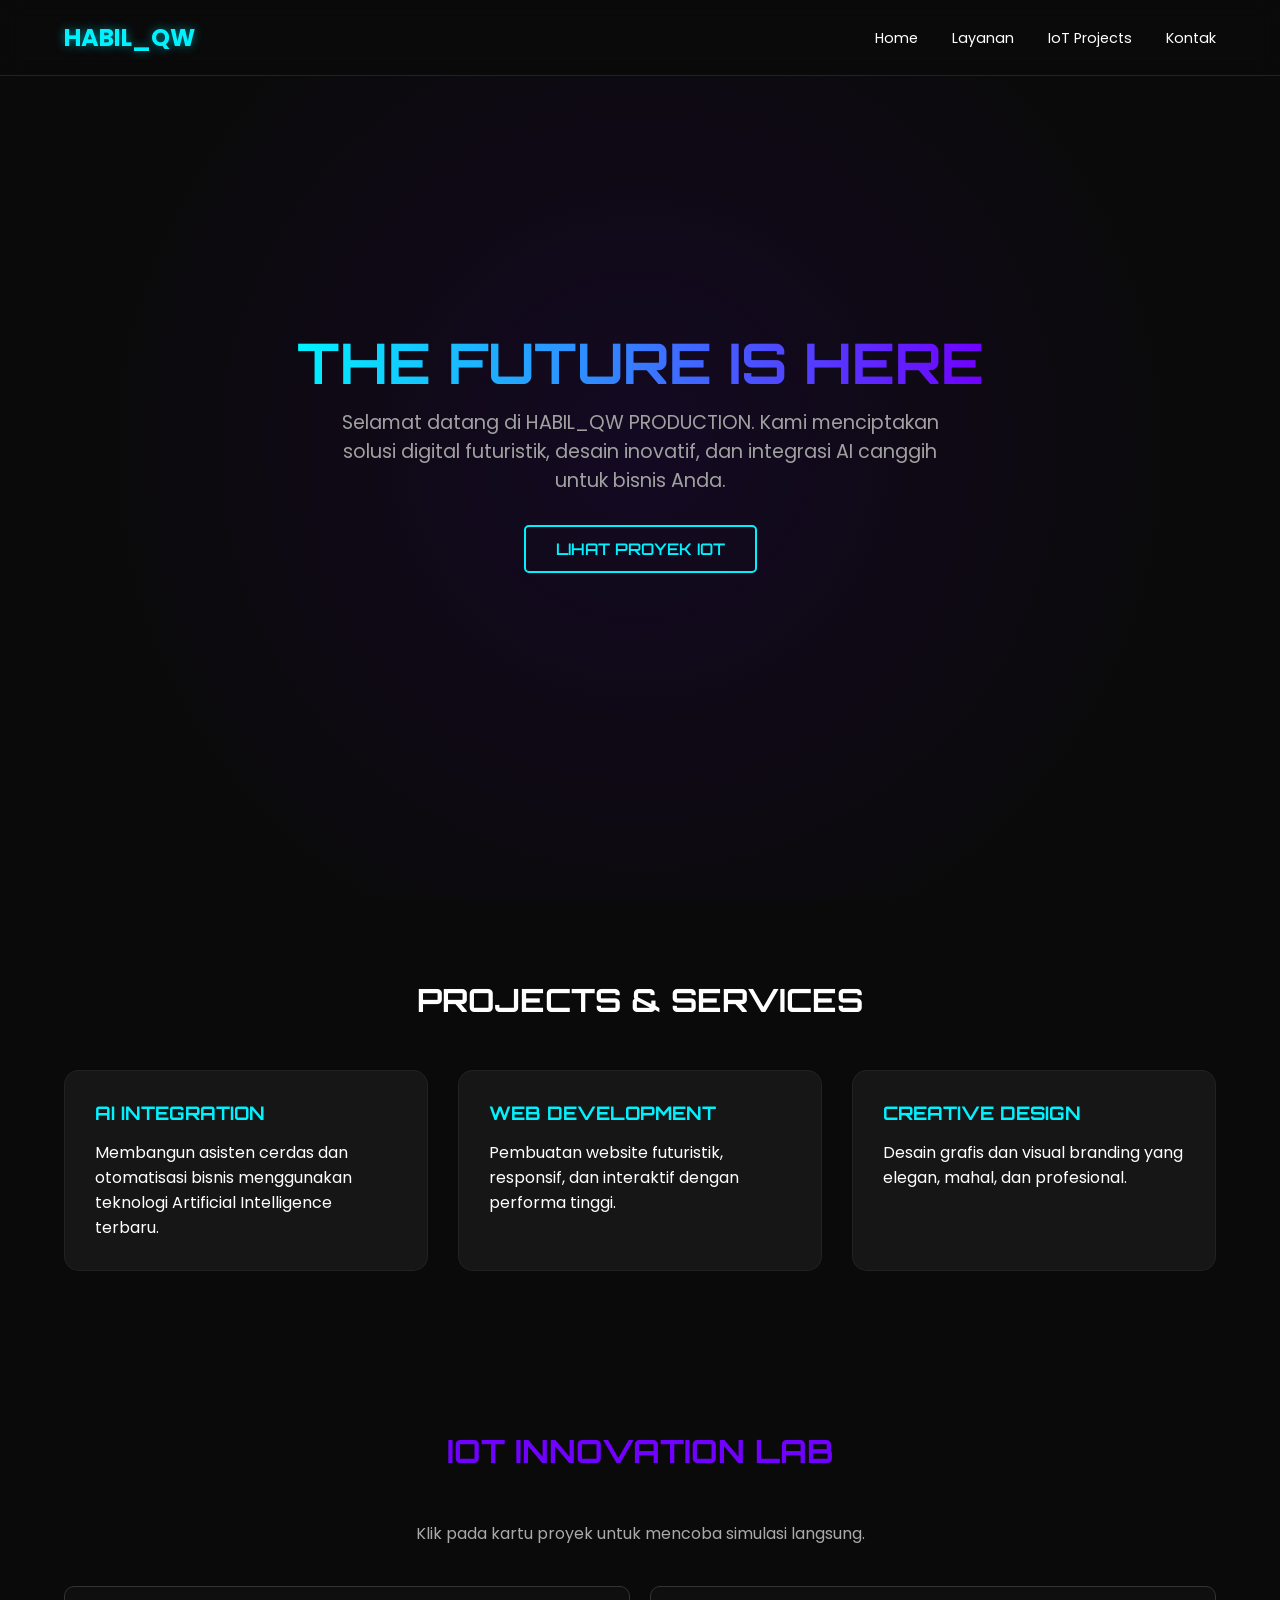
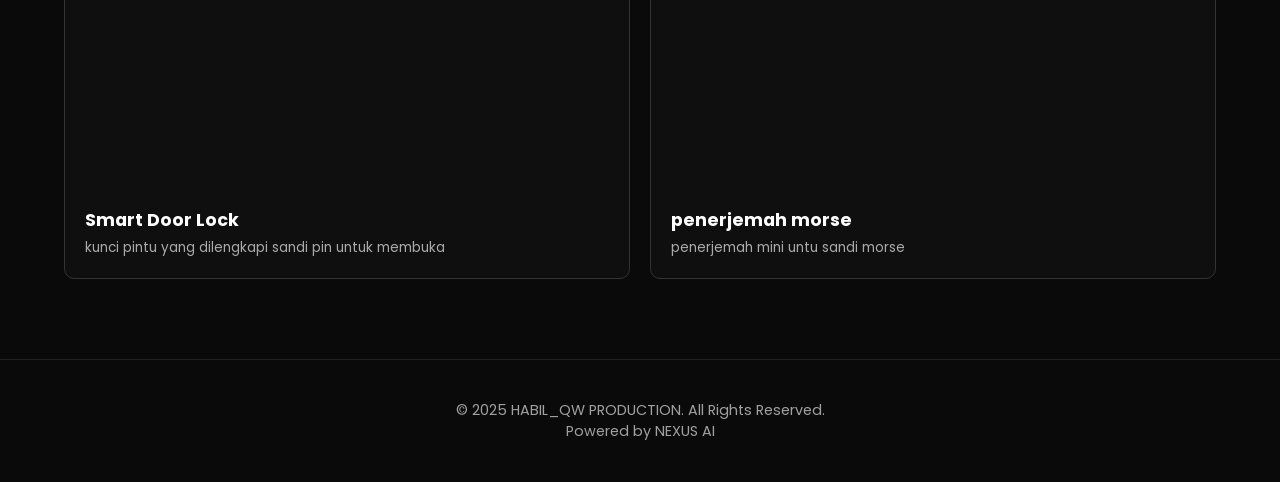
==== commit 6879fdf0: "Update index.html" ====
--- a/index.html
+++ b/index.html
@@ -110,6 +110,7 @@
             transition: 0.3s;
             cursor: pointer;
             font-family: 'Orbitron', sans-serif;
+            display: inline-block;
         }
 
         .btn:hover {
@@ -118,7 +119,7 @@
             box-shadow: 0 0 20px rgba(0, 242, 255, 0.6);
         }
 
-        /* --- SERVICES / PROJECTS --- */
+        /* --- SECTIONS UMUM --- */
         .section {
             padding: 80px 5%;
         }
@@ -127,6 +128,7 @@
             text-align: center;
             font-size: 2rem;
             margin-bottom: 50px;
+            color: var(--text);
         }
 
         .grid {
@@ -152,6 +154,159 @@
         .card h3 {
             margin-bottom: 15px;
             color: var(--primary);
+        }
+
+        /* --- IOT GALLERY STYLES (BARU) --- */
+        .iot-header {
+            text-align: center;
+            margin-bottom: 40px;
+        }
+
+        .iot-grid {
+            display: grid;
+            grid-template-columns: repeat(auto-fit, minmax(280px, 1fr));
+            gap: 20px;
+        }
+
+        .iot-card {
+            background: #0f0f0f;
+            border-radius: 10px;
+            overflow: hidden;
+            border: 1px solid #333;
+            transition: 0.3s;
+            cursor: pointer;
+            position: relative;
+        }
+
+        .iot-card:hover {
+            border-color: var(--secondary);
+            transform: scale(1.02);
+            box-shadow: 0 0 15px rgba(112, 0, 255, 0.4);
+        }
+
+        .card-image {
+            width: 100%;
+            height: 200px;
+            background-size: cover;
+            background-position: center;
+            position: relative;
+        }
+
+        /* Overlay Hitam saat Hover Gambar */
+        .overlay-hover {
+            position: absolute;
+            width: 100%;
+            height: 100%;
+            background: rgba(0, 0, 0, 0.8);
+            display: flex;
+            justify-content: center;
+            align-items: center;
+            opacity: 0;
+            transition: 0.3s;
+        }
+
+        .iot-card:hover .overlay-hover {
+            opacity: 1;
+        }
+
+        .overlay-hover span {
+            color: var(--primary);
+            border: 1px solid var(--primary);
+            padding: 8px 20px;
+            font-family: 'Orbitron', sans-serif;
+            font-size: 0.9rem;
+            border-radius: 4px;
+        }
+
+        .iot-content {
+            padding: 20px;
+        }
+
+        .iot-title {
+            font-size: 1.1rem;
+            font-weight: bold;
+            color: #fff;
+            margin-bottom: 5px;
+        }
+
+        .iot-desc-short {
+            font-size: 0.85rem;
+            color: #aaa;
+        }
+
+        /* --- MODAL / POPUP STYLES (BARU) --- */
+        .modal-overlay {
+            display: none; /* Default sembunyi */
+            position: fixed;
+            top: 0;
+            left: 0;
+            width: 100%;
+            height: 100%;
+            background: rgba(0, 0, 0, 0.95);
+            z-index: 2000;
+            justify-content: center;
+            align-items: center;
+            padding: 20px;
+            backdrop-filter: blur(5px);
+        }
+
+        .modal-content {
+            background: #1a1a1a;
+            width: 100%;
+            max-width: 900px;
+            max-height: 90vh;
+            overflow-y: auto;
+            border-radius: 15px;
+            border: 1px solid var(--primary);
+            padding: 30px;
+            position: relative;
+            animation: zoomIn 0.3s ease;
+        }
+
+        @keyframes zoomIn {
+            from {transform: scale(0.9); opacity: 0;}
+            to {transform: scale(1); opacity: 1;}
+        }
+
+        .close-btn {
+            position: absolute;
+            top: 15px;
+            right: 25px;
+            font-size: 2rem;
+            color: #fff;
+            cursor: pointer;
+            transition: 0.3s;
+        }
+
+        .close-btn:hover {
+            color: var(--secondary);
+        }
+
+        .wokwi-frame-large {
+            width: 100%;
+            height: 400px;
+            background: #000;
+            margin: 20px 0;
+            border: 1px solid #333;
+            border-radius: 8px;
+        }
+
+        .wokwi-frame-large iframe {
+            width: 100%;
+            height: 100%;
+            border: none;
+        }
+
+        .modal-body h3 {
+            color: var(--primary);
+            margin-bottom: 10px;
+            font-size: 1.2rem;
+        }
+
+        .modal-body p {
+            line-height: 1.6;
+            color: #ddd;
+            margin-bottom: 20px;
         }
 
         /* --- FOOTER --- */
@@ -163,7 +318,7 @@
             font-size: 0.9rem;
         }
 
-        /* --- ANIMATION --- */
+        /* --- ANIMATION GLOW --- */
         @keyframes glow {
             from { text-shadow: 0 0 10px rgba(0, 242, 255, 0.2); }
             to { text-shadow: 0 0 20px rgba(112, 0, 255, 0.6); }
@@ -172,7 +327,8 @@
         /* RESPONSIVE */
         @media (max-width: 768px) {
             .hero h1 { font-size: 2.5rem; }
-            .nav-links { display: none; } /* Simpel hide dulu untuk mobile */
+            .nav-links { display: none; }
+            .wokwi-frame-large { height: 300px; }
         }
     </style>
 </head>
@@ -183,14 +339,14 @@
         <div class="nav-links">
             <a href="#home">Home</a>
             <a href="#services">Layanan</a>
-            <a href="#contact">Kontak</a>
+            <a href="#iot">IoT Projects</a> <a href="#contact">Kontak</a>
         </div>
     </nav>
 
     <section class="hero" id="home">
         <h1>THE FUTURE IS HERE</h1>
         <p>Selamat datang di HABIL_QW PRODUCTION. Kami menciptakan solusi digital futuristik, desain inovatif, dan integrasi AI canggih untuk bisnis Anda.</p>
-        <a href="#contact" class="btn" onclick="openChat()">NGOBROL DENGAN NEXUS</a>
+        <a href="#iot" class="btn">LIHAT PROYEK IOT</a>
     </section>
 
     <section class="section" id="services">
@@ -211,6 +367,34 @@
         </div>
     </section>
 
+    <section class="section" id="iot">
+        <div class="iot-header">
+            <h2 class="section-title" style="color: var(--secondary);">IOT INNOVATION LAB</h2>
+            <p style="color: #aaa;">Klik pada kartu proyek untuk mencoba simulasi langsung.</p>
+        </div>
+
+        <div class="iot-grid" id="iot-gallery">
+            </div>
+    </section>
+
+    <div id="project-modal" class="modal-overlay">
+        <div class="modal-content">
+            <span class="close-btn" onclick="closeDetail()">&times;</span>
+            
+            <h2 id="modal-title" style="color: var(--primary);">Judul Proyek</h2>
+            
+            <div class="wokwi-frame-large" id="modal-wokwi">
+                </div>
+
+            <div class="modal-body">
+                <h3>Deskripsi & Cara Kerja</h3>
+                <p id="modal-desc">Keterangan panjang...</p>
+                
+                <a id="modal-link" href="#" target="_blank" class="btn">BUKA FULLSCREEN DI WOKWI</a>
+            </div>
+        </div>
+    </div>
+
     <footer id="contact">
         <p>&copy; 2025 HABIL_QW PRODUCTION. All Rights Reserved.</p>
         <p>Powered by NEXUS AI</p>
@@ -220,7 +404,82 @@
     <zapier-interfaces-chatbot-embed is-popup='true' chatbot-id='cmjlrm34m0018p4dv6aaqcqoh'></zapier-interfaces-chatbot-embed>
 
     <script>
-        // Efek agar elemen muncul pelan-pelan saat di-scroll
+        // --- 1. DATA PROYEK (ADMIN AREA) ---
+        // Ganti data di bawah ini sesuai keinginan Anda
+        const iotProjects = [
+            {
+                id: 1,
+                title: "Smart Door Lock",
+                // Gambar contoh (bisa diganti link gambar Anda sendiri)
+                image: "images/image.png", 
+                shortDesc: "kunci pintu yang dilengkapi sandi pin untuk membuka",
+                fullDesc: "Project ini menggabungkan Arduino sebagai otak dari seluruh rangkaian, dengan komponen bantuan keypad sebagai input pin untuk membuka, servo sebagai pengunci yng dapat di menahan pintu dan disesuaikan oleh kondisi dan ketahanan, lalu ada lcd I2C sebagai display yang menampilkan keterangan",
+                wokwiID: "437005754222643201" 
+            },
+            {
+                id: 2,
+                title: "penerjemah morse",
+                image: "images/morse.png",
+                shortDesc: "penerjemah mini untu sandi morse",
+                fullDesc: "Project ini menggabungkan Arduino sebagai otak dari seluruh rangkaian, dan dilengkapi dengan 2X push button sebagai triger untuk arduino menerjemahkan sandi morse ke aksara latin, 1 push button memiliki arti yang berbeda yaitu strip dan titik/ panjang dan pendek dari deretan sandi morse",
+                wokwiID: "437901756680937473"
+            },
+            // Tambah project baru di bawah sini (Copy dari { sampai }, )
+        ];
+
+        // --- 2. FUNGSI MENAMPILKAN GALERI ---
+        function loadGallery() {
+            const container = document.getElementById('iot-gallery');
+            let htmlContent = '';
+
+            iotProjects.forEach((project, index) => {
+                htmlContent += `
+                <div class="iot-card" onclick="openDetail(${index})">
+                    <div class="card-image" style="background-image: url('${project.image}');">
+                        <div class="overlay-hover">
+                            <span>LIHAT SIMULASI</span>
+                        </div>
+                    </div>
+                    <div class="iot-content">
+                        <div class="iot-title">${project.title}</div>
+                        <p class="iot-desc-short">${project.shortDesc}</p>
+                    </div>
+                </div>
+                `;
+            });
+
+            container.innerHTML = htmlContent;
+        }
+
+        // --- 3. FUNGSI BUKA POPUP (MODAL) ---
+        function openDetail(index) {
+            const project = iotProjects[index];
+            const modal = document.getElementById('project-modal');
+            
+            // Isi data ke modal
+            document.getElementById('modal-title').innerText = project.title;
+            document.getElementById('modal-desc').innerText = project.fullDesc;
+            
+            // Embed Wokwi
+            const wokwiContainer = document.getElementById('modal-wokwi');
+            wokwiContainer.innerHTML = `<iframe src="https://wokwi.com/projects/${project.wokwiID}/embed" allow="autoplay"></iframe>`;
+            
+            // Link Tombol
+            document.getElementById('modal-link').href = `https://wokwi.com/projects/${project.wokwiID}`;
+
+            // Tampilkan Modal
+            modal.style.display = 'flex';
+        }
+
+        // --- 4. FUNGSI TUTUP POPUP ---
+        function closeDetail() {
+            const modal = document.getElementById('project-modal');
+            modal.style.display = 'none';
+            // Hapus iframe agar tidak berat saat ditutup
+            document.getElementById('modal-wokwi').innerHTML = '';
+        }
+
+        // --- 5. ANIMASI SCROLL (BAWAAN) ---
         const observer = new IntersectionObserver((entries) => {
             entries.forEach((entry) => {
                 if (entry.isIntersecting) {
@@ -230,12 +489,8 @@
             });
         });
 
-        // Script tambahan kalau mau tombol di tengah membuka chat (Opsional, karena Zapier handle sendiri)
-        function openChat() {
-            // Biasanya tombol chat Zapier otomatis ada di pojok, 
-            // user akan mengklik icon di pojok kanan bawah.
-            alert("Silakan klik ikon Chat di pojok kanan bawah untuk bicara dengan NEXUS!");
-        }
+        // Jalankan saat web selesai dimuat
+        document.addEventListener("DOMContentLoaded", loadGallery);
     </script>
 </body>
 </html>
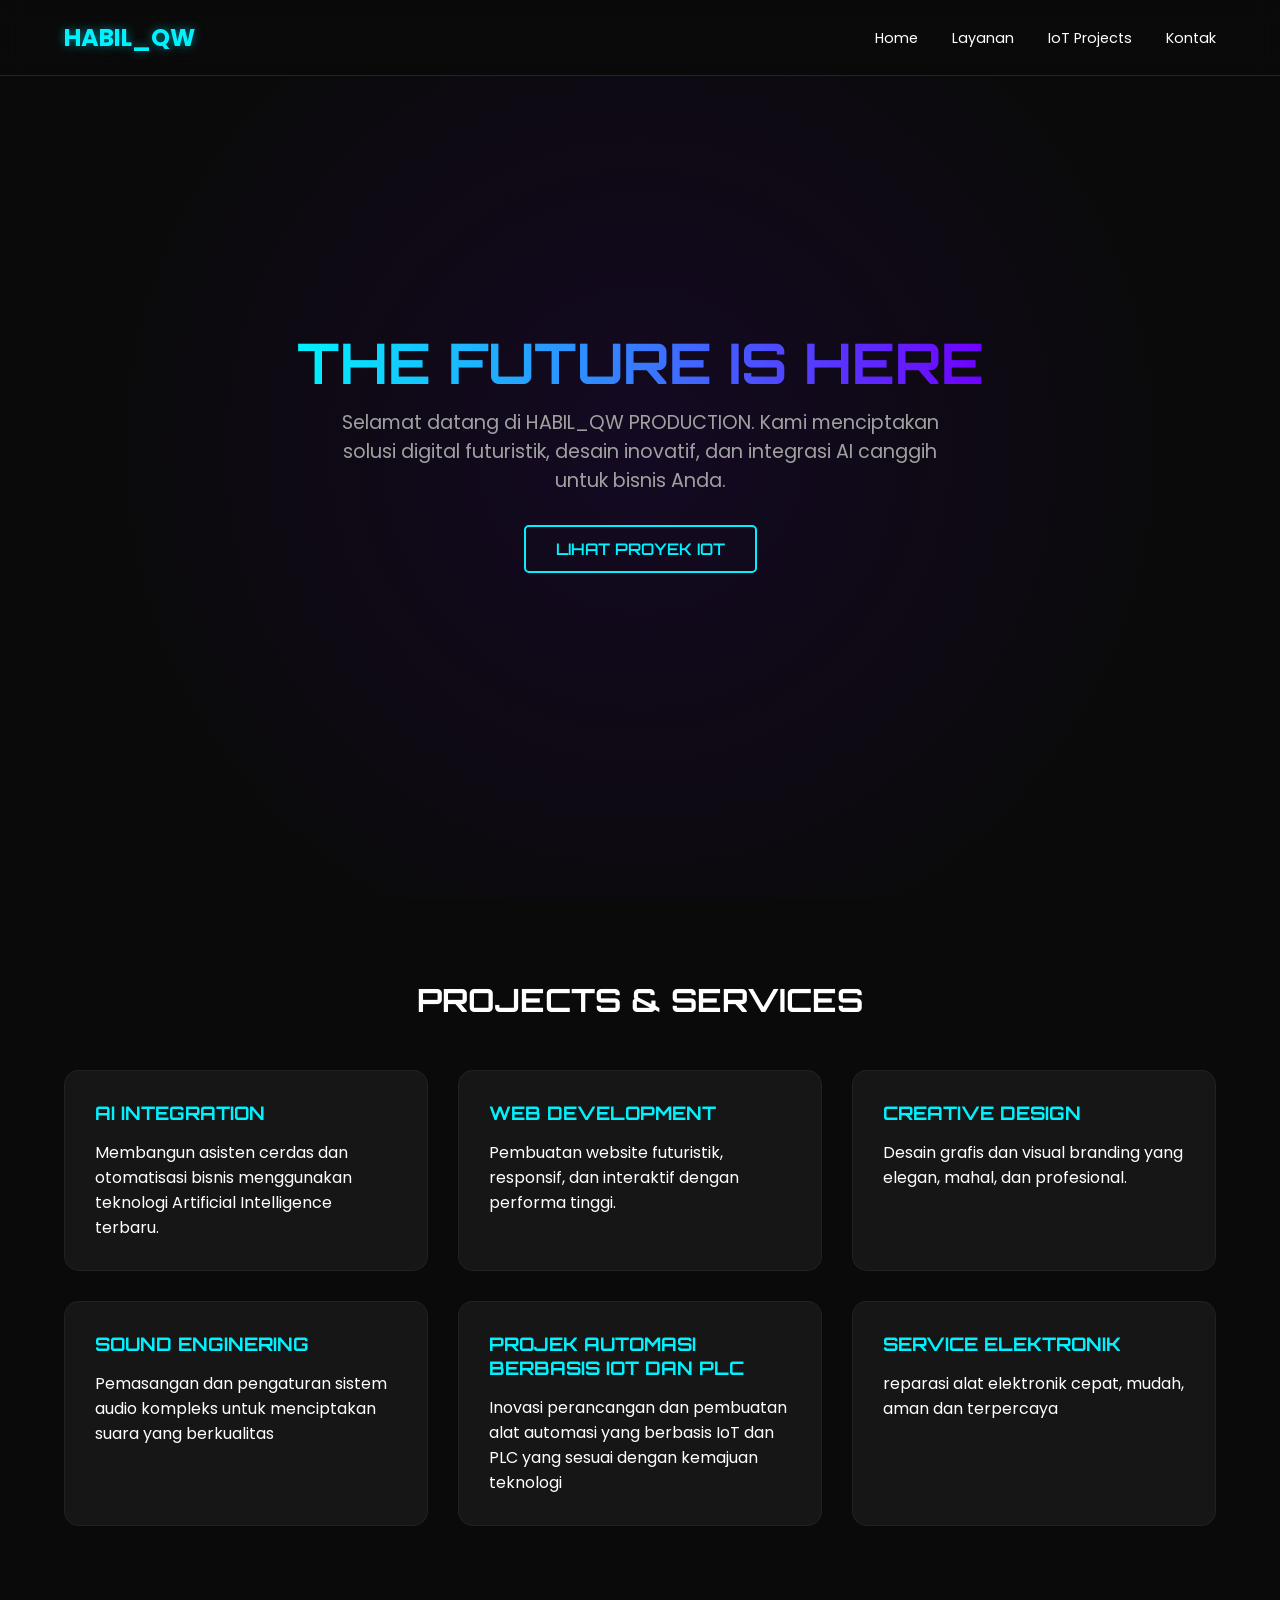
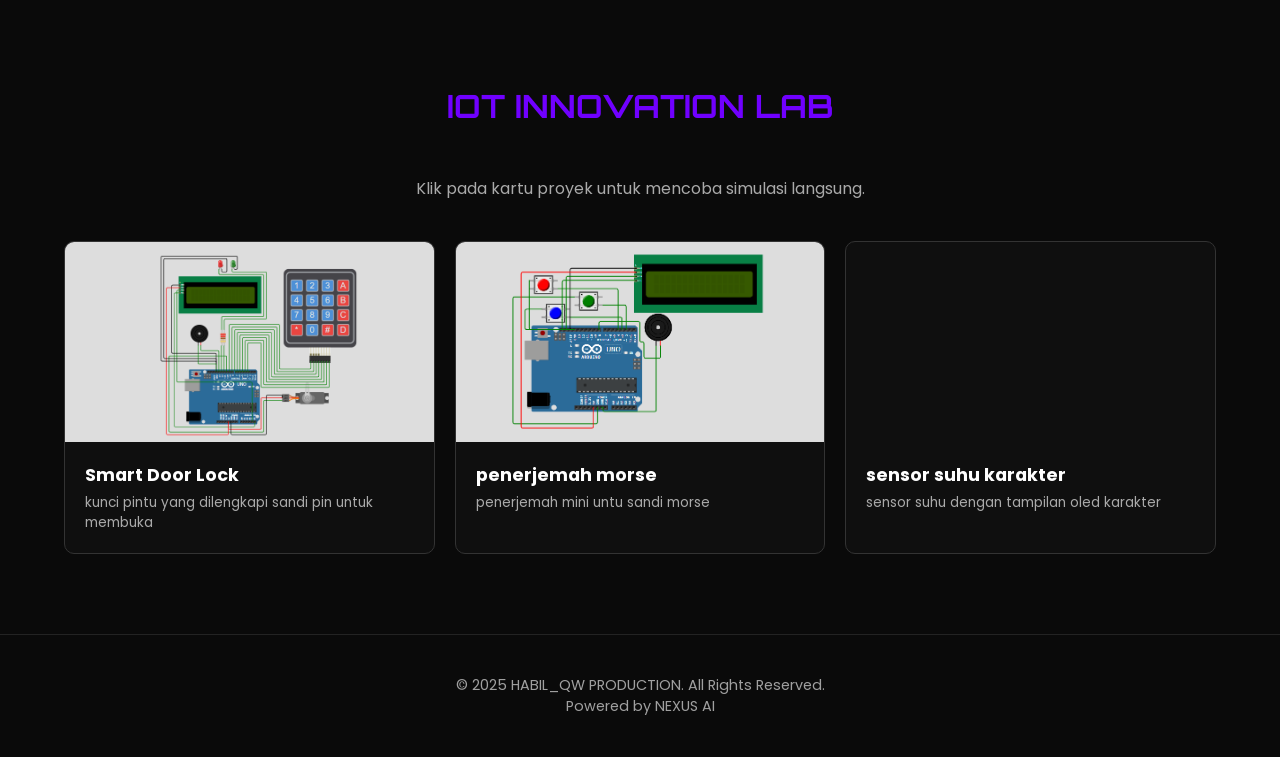
==== commit 62bc01c9: "Update index.html" ====
--- a/index.html
+++ b/index.html
@@ -363,6 +363,18 @@
             <div class="card">
                 <h3>CREATIVE DESIGN</h3>
                 <p>Desain grafis dan visual branding yang elegan, mahal, dan profesional.</p>
+            </div>
+            <div class="card">
+                <h3>SOUND ENGINERING</h3>
+                <p>Pemasangan dan pengaturan sistem audio kompleks untuk menciptakan suara yang berkualitas</p>
+            </div>
+            <div class="card">
+                <h3>Projek automasi berbasis IoT dan PLC</h3>
+                <p>Inovasi perancangan dan pembuatan alat automasi yang berbasis IoT dan PLC yang sesuai dengan kemajuan teknologi</p>
+            </div>
+            <div class="card">
+                <h3>Service elektronik</h3>
+                <p>reparasi alat elektronik cepat, mudah, aman dan terpercaya</p>
             </div>
         </div>
     </section>
@@ -424,6 +436,14 @@
                 fullDesc: "Project ini menggabungkan Arduino sebagai otak dari seluruh rangkaian, dan dilengkapi dengan 2X push button sebagai triger untuk arduino menerjemahkan sandi morse ke aksara latin, 1 push button memiliki arti yang berbeda yaitu strip dan titik/ panjang dan pendek dari deretan sandi morse",
                 wokwiID: "437901756680937473"
             },
+            {
+                id: 3,
+                title: "sensor suhu karakter",
+                image: "images/suhu.png",
+                shortDesc: "sensor suhu dengan tampilan oled karakter",
+                fullDesc: "Project ini menggabungkan Arduino sebagai otak dari seluruh rangkaian, dengan sensor suhu untik mendeteksi suhu sekitar dan tampilan lucu karakter oled yang menunjukan raut wajah sedih ketika suhu tidak normal untuk manusia dan ketika normal akan terlihat bahagia",
+                wokwiID: "435190758852173825"
+            },
             // Tambah project baru di bawah sini (Copy dari { sampai }, )
         ];
 
